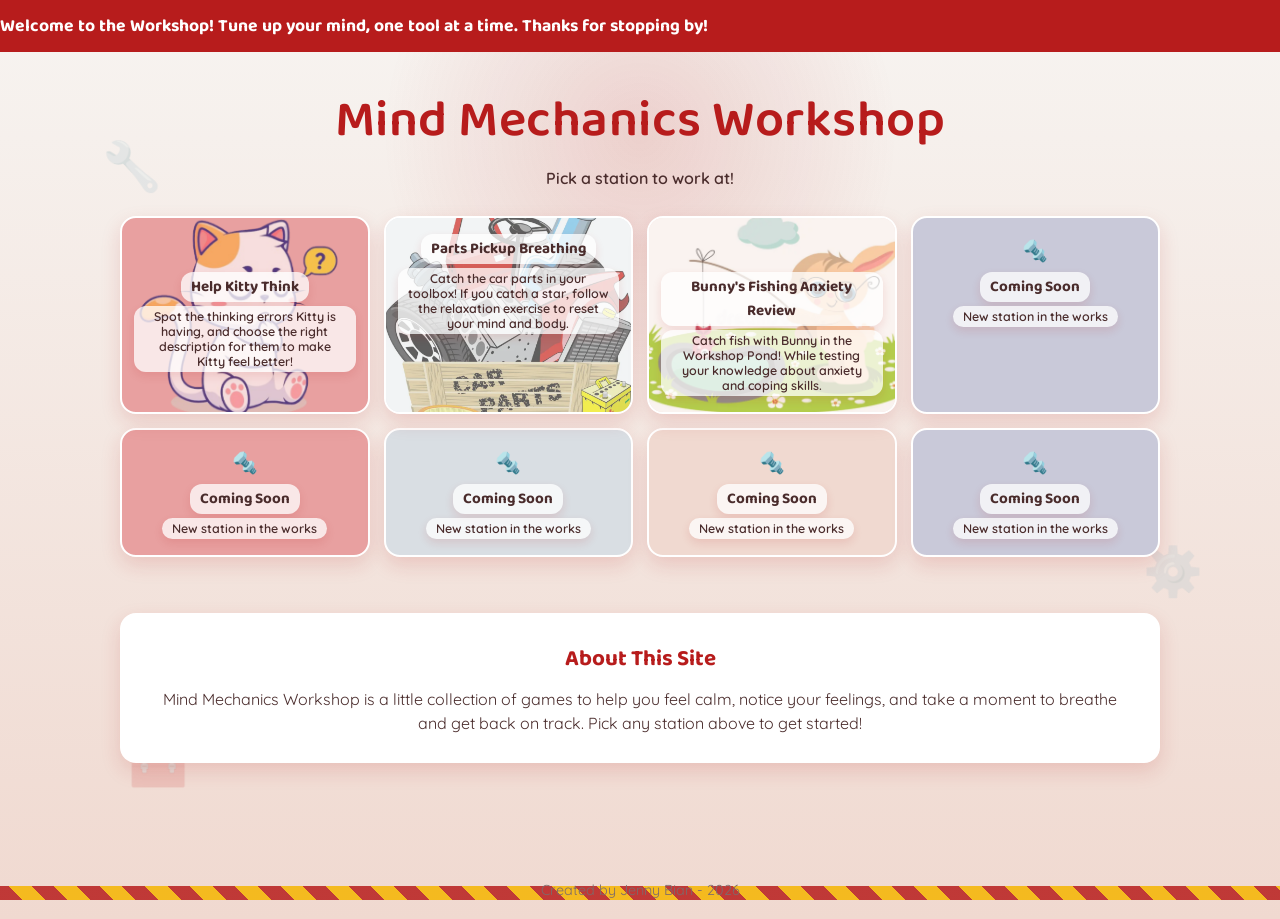
==== index.html @ 57c1cf35 "fixed a LOT espcially basket game" ====
<!DOCTYPE html>
<html lang="en">
<head>
  <meta charset="UTF-8">
  <meta name="viewport" content="width=device-width, initial-scale=1.0">
  <title>Mind Mechanics Workshop - Games</title>

  <!-- Fonts: Baloo 2 for friendly rounded headings, Quicksand for easy-to-read body text -->
  <link rel="preconnect" href="https://fonts.googleapis.com">
  <link rel="preconnect" href="https://fonts.gstatic.com" crossorigin>
  <link href="https://fonts.googleapis.com/css2?family=Baloo+2:wght@500;700;800&family=Quicksand:wght@500;600;700&display=swap" rel="stylesheet">

  <link rel="stylesheet" href="style.css">
</head>
<body>

  <!-- Decorative hazard-stripe border: straight bars, top and bottom -->
  <div class="workshop-decor" aria-hidden="true">
    <div class="stripe-top"></div>
    <div class="stripe-bottom"></div>
  </div>

  <!-- Moving banner -->
  <div class="banner">
    <div class="banner-track">
    <span> Welcome to the Workshop! Tune up your mind, one tool at a time. Thanks for stopping by! </span>
    </div>
  </div>

  <main class="container">
    <header class="page-header home-header">
      <h1>Mind Mechanics Workshop</h1>
      <p class="subtitle">Pick a station to work at!</p>
    </header>

    <nav class="game-grid">
      <a href="games/thinking-errors/index.html" class="game-card game-card--mint catthink-card">
        <div class="game-icon" aria-hidden="true"></div>
        <h2>Help Kitty Think</h2>
        <p>Spot the thinking errors Kitty is having, and choose the right description for them to make Kitty feel better!</p>
      </a>

      <a href="games/relaxation/index.html" class="game-card game-card--sky parts-pickup-card">
        <div class="game-icon" aria-hidden="true">🔧</div>
        <h2>Parts Pickup Breathing</h2>
        <p>Catch the car parts in your toolbox! If you catch a star, follow the relaxation exercise to reset your mind and body.</p>
      </a>

      <a href="games/anxiety-review/index.html" class="game-card game-card--seafoam anxiety-card">
        <div class="game-icon" aria-hidden="true"></div>
        <h2>Bunny's Fishing Anxiety Review</h2>
        <p>Catch fish with Bunny in the Workshop Pond! While testing your knowledge about anxiety and coping skills.</p>
      </a>

      <a href="games/coming-soon-1.html" class="game-card game-card--periwinkle">
        <div class="game-icon" aria-hidden="true">🔩</div>
        <h2>Coming Soon</h2>
        <p>New station in the works</p>
      </a>

      <a href="games/coming-soon-2.html" class="game-card game-card--mint">
        <div class="game-icon" aria-hidden="true">🔩</div>
        <h2>Coming Soon</h2>
        <p>New station in the works</p>
      </a>

      <a href="games/coming-soon-3.html" class="game-card game-card--sky">
        <div class="game-icon" aria-hidden="true">🔩</div>
        <h2>Coming Soon</h2>
        <p>New station in the works</p>
      </a>

      <a href="games/coming-soon-4.html" class="game-card game-card--seafoam">
        <div class="game-icon" aria-hidden="true">🔩</div>
        <h2>Coming Soon</h2>
        <p>New station in the works</p>
      </a>

      <a href="games/coming-soon-5.html" class="game-card game-card--periwinkle">
        <div class="game-icon" aria-hidden="true">🔩</div>
        <h2>Coming Soon</h2>
        <p>New station in the works</p>
      </a>
    </nav>

    <section class="about-section">
      <h3>About This Site</h3>
      <p>Mind Mechanics Workshop is a little collection of games to help you feel calm, notice your feelings, and take a moment to breathe and get back on track. Pick any station above to get started!</p>
    </section>
  </main>

  <script src="script.js"></script>

<footer class="footer">
  Created by Jenny Bian - 2026
</footer>
<div class="workshop-icons">
  <span>🔧</span>
  <span>⚙️</span>
  <span>🔩</span>
  <span>🧰</span>
</div>
</body>
</html>
---- style.css ----
/* ===== Mind Mechanics Workshop — Style Sheet =====
   Palette (tokens kept from the original design system, values repointed
   from garden greens/teals to a workshop red/steel scheme so every page
   that imports these tokens re-themes automatically):
   --sky        #D9DEE3  (light steel)
   --mint       #E8A0A0  (soft rust/red accent)
   --seafoam    #F0D9D0  (warm pale rust)
   --periwinkle #C9C9D9  (steel-violet gray)
   --teal-deep  #B71C1C  (headings / accents — workshop red)
   --teal-text  #4A2C2C  (body text — warm charcoal-red)
   --cream      #F7F4F1  (page background)
   --white      #FFFFFF
*/

:root {
  --sky: #D9DEE3;
  --mint: #E8A0A0;
  --seafoam: #F0D9D0;
  --periwinkle: #C9C9D9;
  --teal-deep: #B71C1C;
  --teal-text: #4A2C2C;
  --cream: #F7F4F1;
  --white: #FFFFFF;

  --caution-yellow: #F5B400;
  --steel: #8D99A6;

  --radius-lg: 24px;
  --radius-md: 16px;
  --shadow-soft: 0 8px 20px rgba(183, 28, 28, 0.15);
}

* {
  box-sizing: border-box;
}

body {
  margin: 0;
  min-height: 100vh;
  background: linear-gradient(180deg, var(--cream) 0%, var(--seafoam) 100%);
  font-family: 'Quicksand', sans-serif;
  color: var(--teal-text);
}

h1, h2, h3 {
  font-family: 'Baloo 2', sans-serif;
  margin: 0;
}

/* ===== Moving banner ===== */
.banner {
  width: 100%;
  overflow: hidden;
  background: var(--teal-deep);
  padding: 12px 0;
}

.banner-track {
  display: block;
  animation: scroll-banner 30s linear infinite;
}

.banner-track span {
  display: inline-block;
  font-family: 'Baloo 2', sans-serif;
  font-weight: 700;
  font-size: 1.1rem;
  color: var(--white);
  white-space: nowrap;
}

@keyframes scroll-banner {
  from {
    transform: translateX(100vw);
  }
  to {
    transform: translateX(-100%);
  }
}

/* ===== Layout ===== */
.container {
  max-width: 1080px;
  margin: 0 auto;
  padding: 28px 20px 48px;
}

.page-header {
  text-align: center;
  margin-bottom: 28px;
}

/* Normal, modest heading style — used on game pages */
.page-header h1 {
  font-size: clamp(1.6rem, 3vw, 2.1rem);
  font-weight: 700;
  color: var(--teal-deep);
  letter-spacing: 0.3px;
}

/* Big glowing title style — homepage only */
.home-header h1 {
  font-size: clamp(2.4rem, 4.5vw, 3.2rem);
  font-weight: 600;
  letter-spacing: 0.5px;
}

.subtitle {
  margin-top: 6px;
  font-size: 1rem;
  font-weight: 600;
}

/* ===== Game grid ===== */
.game-grid {
  display: grid;
  grid-template-columns: repeat(4, 1fr);
  gap: 14px;
}

@media (max-width: 800px) {
  .game-grid {
    grid-template-columns: repeat(2, 1fr);
  }
}

@media (max-width: 420px) {
  .game-grid {
    grid-template-columns: 1fr;
  }
}

.game-card {
  display: flex;
  flex-direction: column;
  align-items: center;
  text-align: center;
  text-decoration: none;
  color: var(--teal-text);
  padding: 16px 12px;
  border-radius: var(--radius-md);
  box-shadow: var(--shadow-soft);
  border: 2px solid var(--white);
  transition: transform 0.2s ease, box-shadow 0.2s ease;
}

.game-card:hover,
.game-card:focus-visible {
  transform: translateY(-4px);
  box-shadow: 0 12px 26px rgba(183, 28, 28, 0.25);
}

.game-card:focus-visible {
  outline: 3px solid var(--teal-deep);
  outline-offset: 3px;
}

.game-card--mint       { background: var(--mint); }
.game-card--sky        { background: var(--sky); }
.game-card--seafoam    { background: var(--seafoam); }
.game-card--periwinkle { background: var(--periwinkle); }

/* ===== Parts Pickup Breathing card ===== */
/* No car-parts art yet, so this card uses a flat color + emoji icon
   fallback instead of a background image. Swap in a PNG later the same
   way the other cards use their background images. */
/* ===== Parts Pickup background ===== */
/* ===== Parts Pickup background ===== */
.parts-pickup-card {
  position: relative;
  overflow: hidden;
}

.parts-pickup-card::before {
  content: "";
  position: absolute;
  inset: 0;

  background-image: url("images/carparts.png");
  background-size: cover;
  background-position: center;
  background-repeat: no-repeat;

  opacity: 0.65;
  z-index: 0;
}

.parts-pickup-card > * {
  position: relative;
  z-index: 1;
}

/* Hide the wrench icon */
.parts-pickup-card .game-icon {
  display: none;
}

.game-icon {
  width: 32px;
  height: 32px;
  margin-bottom: 6px;
  background: transparent;
  font-size: 1.3rem;
  line-height: 1;
  display: flex;
  align-items: center;
  justify-content: center;
}
.game-card h2 {
  font-size: 0.95rem;
  margin-bottom: 4px;
}

.game-card p {
  margin: 0;
  font-size: 0.78rem;
  font-weight: 600;
}

/* ===== Thinking Errors background (unchanged) ===== */
.catthink-card {
  position: relative;
  overflow: hidden;
}

.catthink-card::before {
  content: "";
  position: absolute;
  inset: 0;

  background-image: url("images/catthink.png");
  background-size: cover;
  background-position: center;
  background-repeat: no-repeat;

  opacity: 0.65;
  z-index: 0;
}

.catthink-card > * {
  position: relative;
  z-index: 1;
}

/* ===== About section ===== */
.about-section {
  margin-top: 56px;
  padding: 28px;
  background: var(--white);
  border-radius: var(--radius-md);
  box-shadow: var(--shadow-soft);
  text-align: center;
}

.about-section h3 {
  color: var(--teal-deep);
  font-size: 1.4rem;
  margin-bottom: 10px;
}

.about-section p {
  margin: 0;
  font-size: 1rem;
  line-height: 1.5;
}

.sparkle {
    position: absolute;
    width: 8px;
    height: 8px;
    background: rgba(255, 255, 255, 0.6);
    border-radius: 50%;
    pointer-events: none;
    box-shadow:
        0 0 6px rgba(255,255,255,0.8),
        0 0 12px rgba(168,216,234,0.6);
    animation: sparkleFade 1.5s ease-out forwards;
}

@keyframes sparkleFade {
    from {
        transform: scale(1);
        opacity: 0.8;
    }
    to {
        transform: scale(0.2) translateY(10px);
        opacity: 0;
    }
}

/* ===== Workshop hazard-stripe border decoration =====
   Straight top/bottom stripe bars replace the old vine border — keeps
   the clean, non-skewed layout while reading as "workshop" rather than
   "garden". */
.workshop-decor {
  position: fixed;
  inset: 0;
  z-index: -1;
  pointer-events: none;
  overflow: hidden;
}

.workshop-decor .stripe-top,
.workshop-decor .stripe-bottom {
  position: absolute;
  left: 0;
  right: 0;
  height: 14px;
  background: repeating-linear-gradient(
    45deg,
    var(--teal-deep) 0 16px,
    var(--caution-yellow) 16px 32px
  );
  opacity: 0.85;
}

.workshop-decor .stripe-top { top: 0; }
.workshop-decor .stripe-bottom { bottom: 0; }

.footer {
  text-align: center;
  margin-top: 50px;
  padding: 20px;
  font-family: 'Quicksand', sans-serif;
  font-size: 0.9rem;
  color: #7d6b6b;
}

.game-card h2,
.game-card p {
  background: rgba(255, 255, 255, 0.75);
  border-radius: 12px;
  padding: 3px 10px;
  box-shadow: 0 4px 10px rgba(183, 28, 28, 0.12);
}

/* ===== Anxiety Review background (unchanged) ===== */
.anxiety-card {
  position: relative;
  overflow: hidden;
}

.anxiety-card::before {
  content: "";
  position: absolute;
  inset: 0;

  background-image: url("images/bunny.png");
  background-size: cover;
  background-position: center;
  background-repeat: no-repeat;

  opacity: 0.67;
  z-index: 0;
}

.anxiety-card > * {
  position: relative;
  z-index: 1;
}

/* ===== Glow behind title (home page only) =====
   Replaces the old cloud.png with a CSS glow — no image asset needed. */
.home-header {
  position: relative;
}

.home-header::before {
  content: "";
  position: absolute;
  width: 520px;
  height: 520px;
  background: radial-gradient(circle, rgba(183, 28, 28, 0.15) 0%, rgba(183, 28, 28, 0) 70%);
  top: 50%;
  left: 50%;
  transform: translate(-50%, -50%);
  z-index: -1;
}

.workshop-icons {
  position: fixed;
  inset: 0;
  pointer-events: none;
  z-index: -2;
}

.workshop-icons span {
  position: absolute;
  opacity: .15;
  font-size: 3rem;
}

.workshop-icons span:nth-child(1) {
  top: 15%;
  left: 8%;
}

.workshop-icons span:nth-child(2) {
  top: 60%;
  right: 6%;
}

.workshop-icons span:nth-child(3) {
  top: 35%;
  right: 10%;
}

.workshop-icons span:nth-child(4) {
  bottom: 12%;
  left: 10%;
}
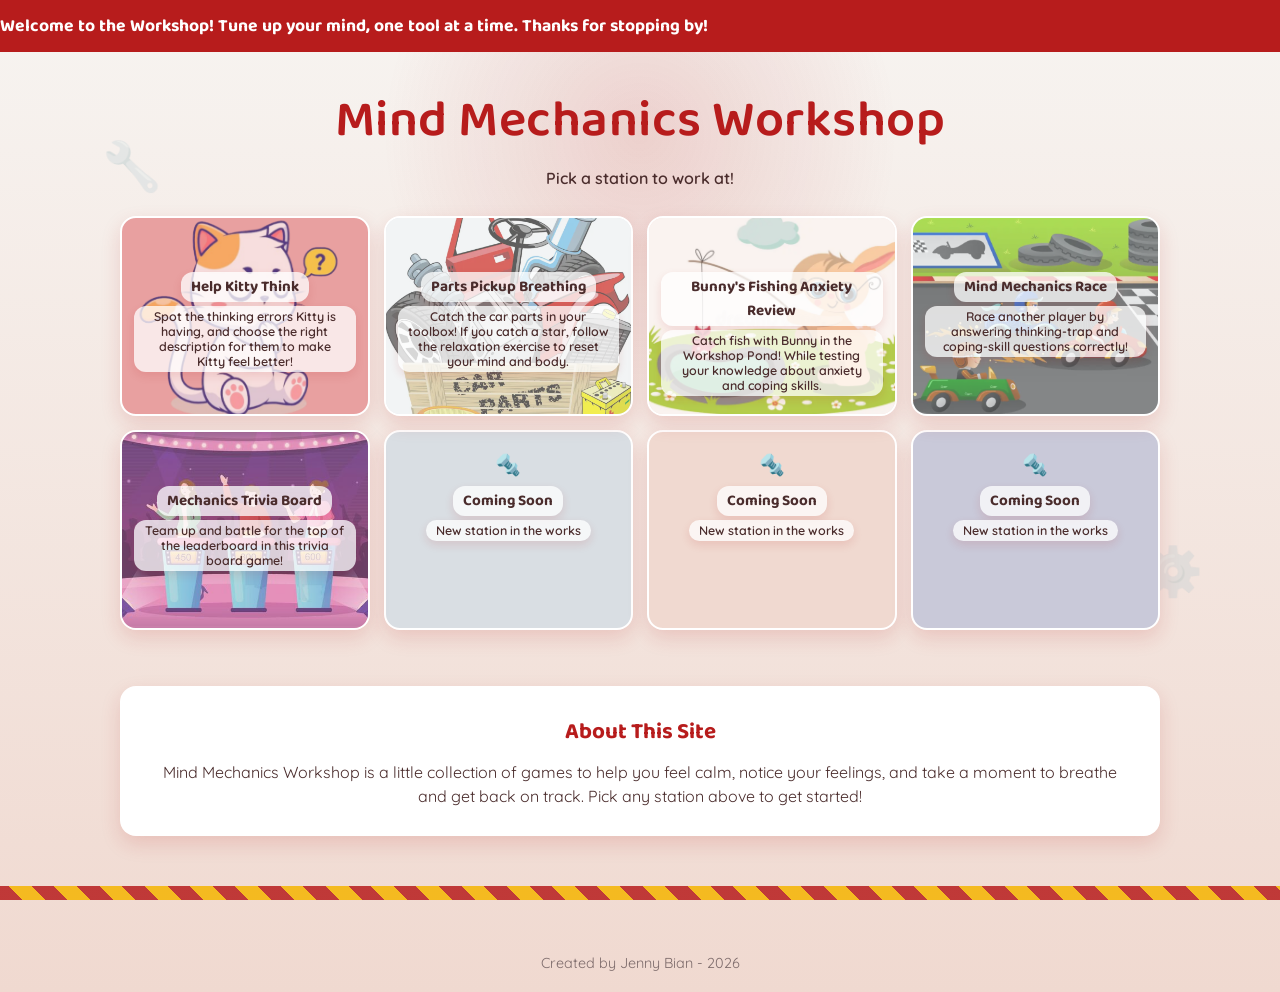
==== commit e1c03f45: "two multiplayer games !!" ====
--- a/index.html
+++ b/index.html
@@ -52,16 +52,16 @@
         <p>Catch fish with Bunny in the Workshop Pond! While testing your knowledge about anxiety and coping skills.</p>
       </a>
 
-      <a href="games/coming-soon-1.html" class="game-card game-card--periwinkle">
-        <div class="game-icon" aria-hidden="true">🔩</div>
-        <h2>Coming Soon</h2>
-        <p>New station in the works</p>
+      <a href="games/quiz-race/index.html" class="game-card game-card--sky race-card">
+        <div class="game-icon" aria-hidden="true">🏁</div>
+        <h2>Mind Mechanics Race</h2>
+        <p>Race another player by answering thinking-trap and coping-skill questions correctly!</p>
       </a>
 
-      <a href="games/coming-soon-2.html" class="game-card game-card--mint">
-        <div class="game-icon" aria-hidden="true">🔩</div>
-        <h2>Coming Soon</h2>
-        <p>New station in the works</p>
+      <a href="games/jeopardy/index.html" class="game-card game-card--mint jeopardy-card">
+        <div class="game-icon" aria-hidden="true"></div>
+        <h2>Mechanics Trivia Board</h2>
+        <p>Team up and battle for the top of the leaderboard in this trivia board game!</p>
       </a>
 
       <a href="games/coming-soon-3.html" class="game-card game-card--sky">
@@ -101,4 +101,4 @@
   <span>🧰</span>
 </div>
 </body>
-</html>
+</html>
--- a/style.css
+++ b/style.css
@@ -142,6 +142,7 @@
   box-shadow: var(--shadow-soft);
   border: 2px solid var(--white);
   transition: transform 0.2s ease, box-shadow 0.2s ease;
+  min-height: 200px;
 }
 
 .game-card:hover,
@@ -190,9 +191,11 @@
   z-index: 1;
 }
 
-/* Hide the wrench icon */
+/* Icon stays invisible but keeps its reserved space so the heading below
+   lines up with cards that use an empty (spacer) icon div, like Kitty
+   and Bunny. Using visibility instead of display keeps the layout box. */
 .parts-pickup-card .game-icon {
-  display: none;
+  visibility: hidden;
 }
 
 .game-icon {
@@ -354,6 +357,7 @@
   z-index: 0;
 }
 
+
 .anxiety-card > * {
   position: relative;
   z-index: 1;
@@ -409,3 +413,60 @@
   bottom: 12%;
   left: 10%;
 }
+
+/* ===== Quiz Race background ===== */
+.race-card {
+  position: relative;
+  overflow: hidden;
+}
+
+.race-card::before {
+  content: "";
+  position: absolute;
+  inset: 0;
+
+  background-image: url("images/race.png");
+  background-size: cover;
+  background-position: center;
+  background-repeat: no-repeat;
+
+  opacity: 0.65;
+  z-index: 0;
+}
+
+.race-card > * {
+  position: relative;
+  z-index: 1;
+}
+
+/* Icon stays invisible but keeps its reserved space so the heading below
+   lines up with cards that use an empty (spacer) icon div, like Kitty
+   and Bunny. Using visibility instead of display keeps the layout box. */
+.race-card .game-icon {
+  visibility: hidden;
+}
+
+/* ===== Jeopardy background ===== */
+.jeopardy-card {
+  position: relative;
+  overflow: hidden;
+}
+
+.jeopardy-card::before {
+  content: "";
+  position: absolute;
+  inset: 0;
+
+  background-image: url("images/jep.jpg");
+  background-size: cover;
+  background-position: center;
+  background-repeat: no-repeat;
+
+  opacity: 0.65;
+  z-index: 0;
+}
+
+.jeopardy-card > * {
+  position: relative;
+  z-index: 1;
+}
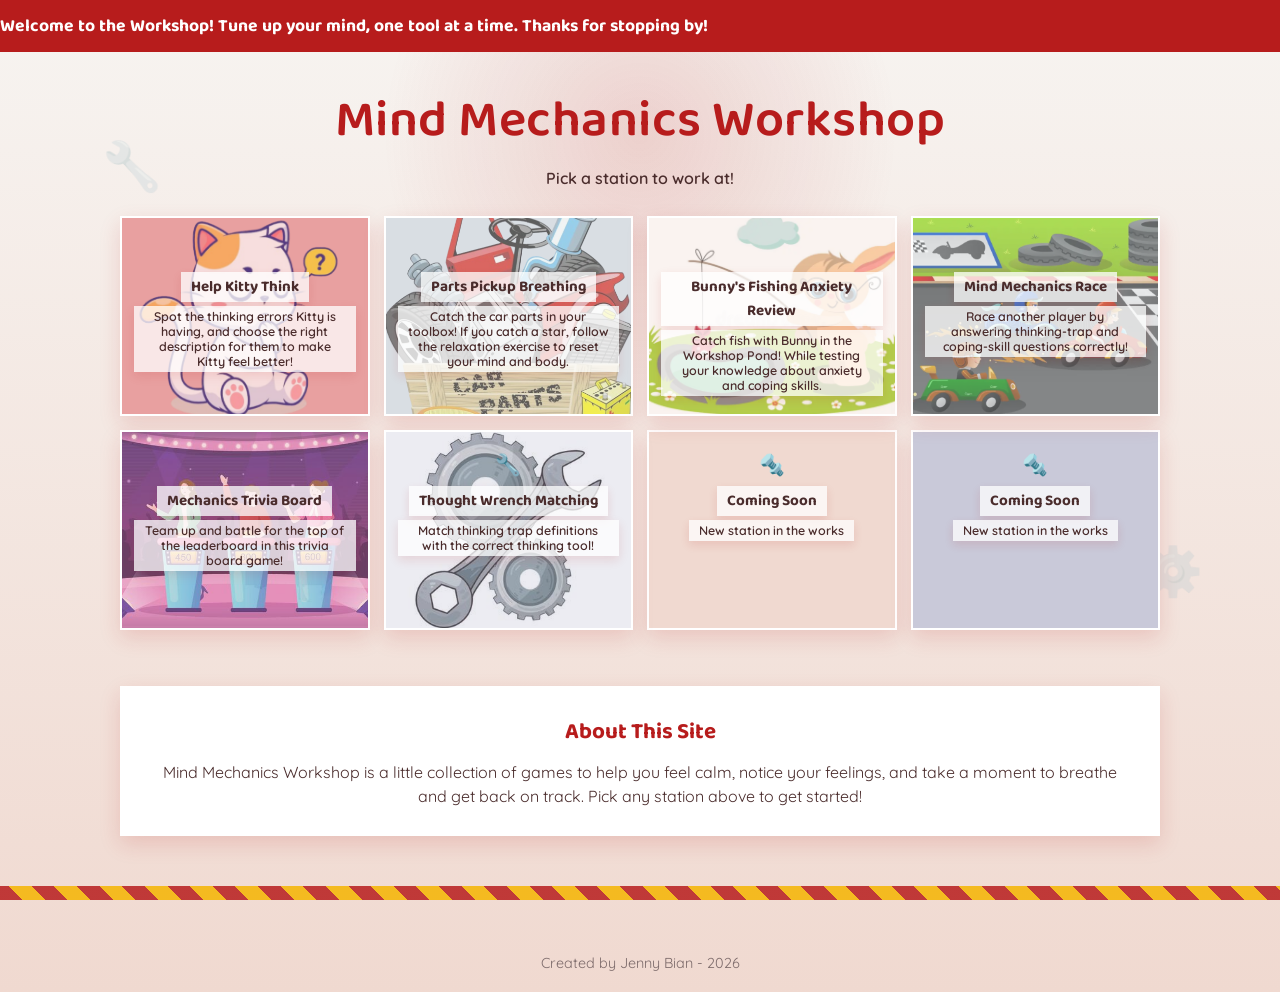
==== commit 62372830: "matching game" ====
--- a/index.html
+++ b/index.html
@@ -64,10 +64,10 @@
         <p>Team up and battle for the top of the leaderboard in this trivia board game!</p>
       </a>
 
-      <a href="games/coming-soon-3.html" class="game-card game-card--sky">
-        <div class="game-icon" aria-hidden="true">🔩</div>
-        <h2>Coming Soon</h2>
-        <p>New station in the works</p>
+      <a href="games/matching/index.html" class="game-card game-card--periwinkle wrench-card">
+        <div class="game-icon" aria-hidden="true">🔧</div>
+        <h2>Thought Wrench Matching</h2>
+        <p>Match thinking trap definitions with the correct thinking tool!</p>
       </a>
 
       <a href="games/coming-soon-4.html" class="game-card game-card--seafoam">
--- a/style.css
+++ b/style.css
@@ -138,7 +138,7 @@
   text-decoration: none;
   color: var(--teal-text);
   padding: 16px 12px;
-  border-radius: var(--radius-md);
+  border-radius: 0;
   box-shadow: var(--shadow-soft);
   border: 2px solid var(--white);
   transition: transform 0.2s ease, box-shadow 0.2s ease;
@@ -250,7 +250,7 @@
   margin-top: 56px;
   padding: 28px;
   background: var(--white);
-  border-radius: var(--radius-md);
+  border-radius: 0;
   box-shadow: var(--shadow-soft);
   text-align: center;
 }
@@ -272,7 +272,7 @@
     width: 8px;
     height: 8px;
     background: rgba(255, 255, 255, 0.6);
-    border-radius: 50%;
+    border-radius: 0;
     pointer-events: none;
     box-shadow:
         0 0 6px rgba(255,255,255,0.8),
@@ -332,7 +332,7 @@
 .game-card h2,
 .game-card p {
   background: rgba(255, 255, 255, 0.75);
-  border-radius: 12px;
+  border-radius: 0;
   padding: 3px 10px;
   box-shadow: 0 4px 10px rgba(183, 28, 28, 0.12);
 }
@@ -469,4 +469,29 @@
 .jeopardy-card > * {
   position: relative;
   z-index: 1;
+}
+
+/* ===== Thought Wrench Matching background ===== */
+.wrench-card {
+  position: relative;
+  overflow: hidden;
+}
+
+.wrench-card::before {
+  content: "";
+  position: absolute;
+  inset: 0;
+
+  background-image: url("images/wrench.jpg");
+  background-size: cover;
+  background-position: center;
+  background-repeat: no-repeat;
+
+  opacity: 0.65;
+  z-index: 0;
+}
+
+.wrench-card > * {
+  position: relative;
+  z-index: 1;
 }
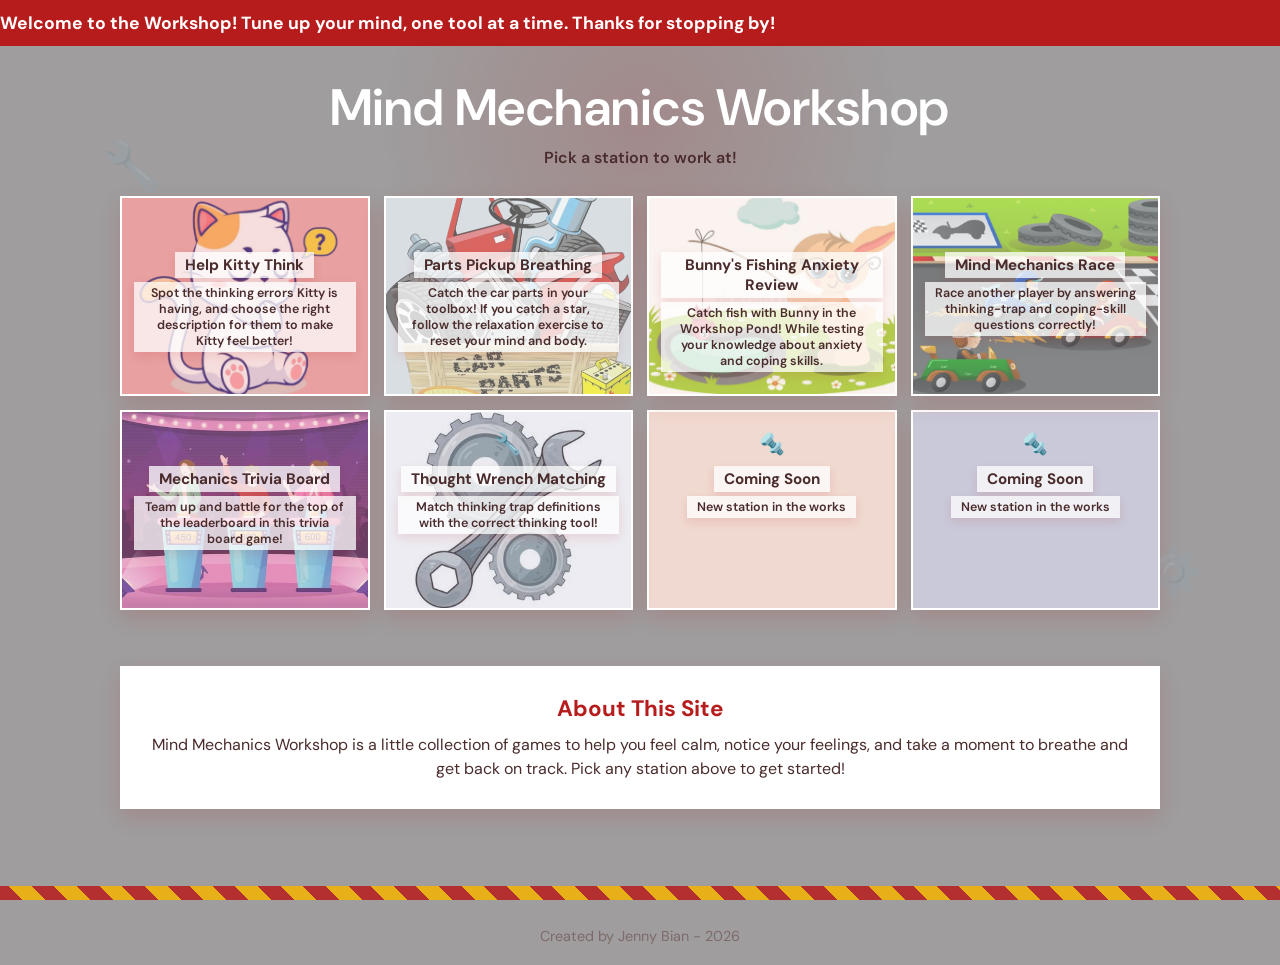
==== commit c680fc25: "gray colour" ====
--- a/index.html
+++ b/index.html
@@ -8,7 +8,7 @@
   <!-- Fonts: Baloo 2 for friendly rounded headings, Quicksand for easy-to-read body text -->
   <link rel="preconnect" href="https://fonts.googleapis.com">
   <link rel="preconnect" href="https://fonts.gstatic.com" crossorigin>
-  <link href="https://fonts.googleapis.com/css2?family=Baloo+2:wght@500;700;800&family=Quicksand:wght@500;600;700&display=swap" rel="stylesheet">
+  <link href="https://fonts.googleapis.com/css2?family=DM+Sans:wght@400;500;700&family=Space+Grotesk:wght@500;600;700&display=swap" rel="stylesheet">
 
   <link rel="stylesheet" href="style.css">
 </head>
--- a/style.css
+++ b/style.css
@@ -19,12 +19,11 @@
   --periwinkle: #C9C9D9;
   --teal-deep: #B71C1C;
   --teal-text: #4A2C2C;
-  --cream: #F7F4F1;
+  --cream: #9f9d9e;
   --white: #FFFFFF;
 
   --caution-yellow: #F5B400;
   --steel: #8D99A6;
-
   --radius-lg: 24px;
   --radius-md: 16px;
   --shadow-soft: 0 8px 20px rgba(183, 28, 28, 0.15);
@@ -37,13 +36,13 @@
 body {
   margin: 0;
   min-height: 100vh;
-  background: linear-gradient(180deg, var(--cream) 0%, var(--seafoam) 100%);
-  font-family: 'Quicksand', sans-serif;
+  background: var(--cream);
+  font-family: 'DM Sans', sans-serif;
   color: var(--teal-text);
 }
 
 h1, h2, h3 {
-  font-family: 'Baloo 2', sans-serif;
+  font-family: 'DM Sans', sans-serif;
   margin: 0;
 }
 
@@ -62,7 +61,7 @@
 
 .banner-track span {
   display: inline-block;
-  font-family: 'Baloo 2', sans-serif;
+  font-family: 'DM Sans', sans-serif;
   font-weight: 700;
   font-size: 1.1rem;
   color: var(--white);
@@ -94,7 +93,7 @@
 .page-header h1 {
   font-size: clamp(1.6rem, 3vw, 2.1rem);
   font-weight: 700;
-  color: var(--teal-deep);
+  color: white;
   letter-spacing: 0.3px;
 }
 
@@ -324,7 +323,7 @@
   text-align: center;
   margin-top: 50px;
   padding: 20px;
-  font-family: 'Quicksand', sans-serif;
+  font-family: 'DM Sans', sans-serif;
   font-size: 0.9rem;
   color: #7d6b6b;
 }
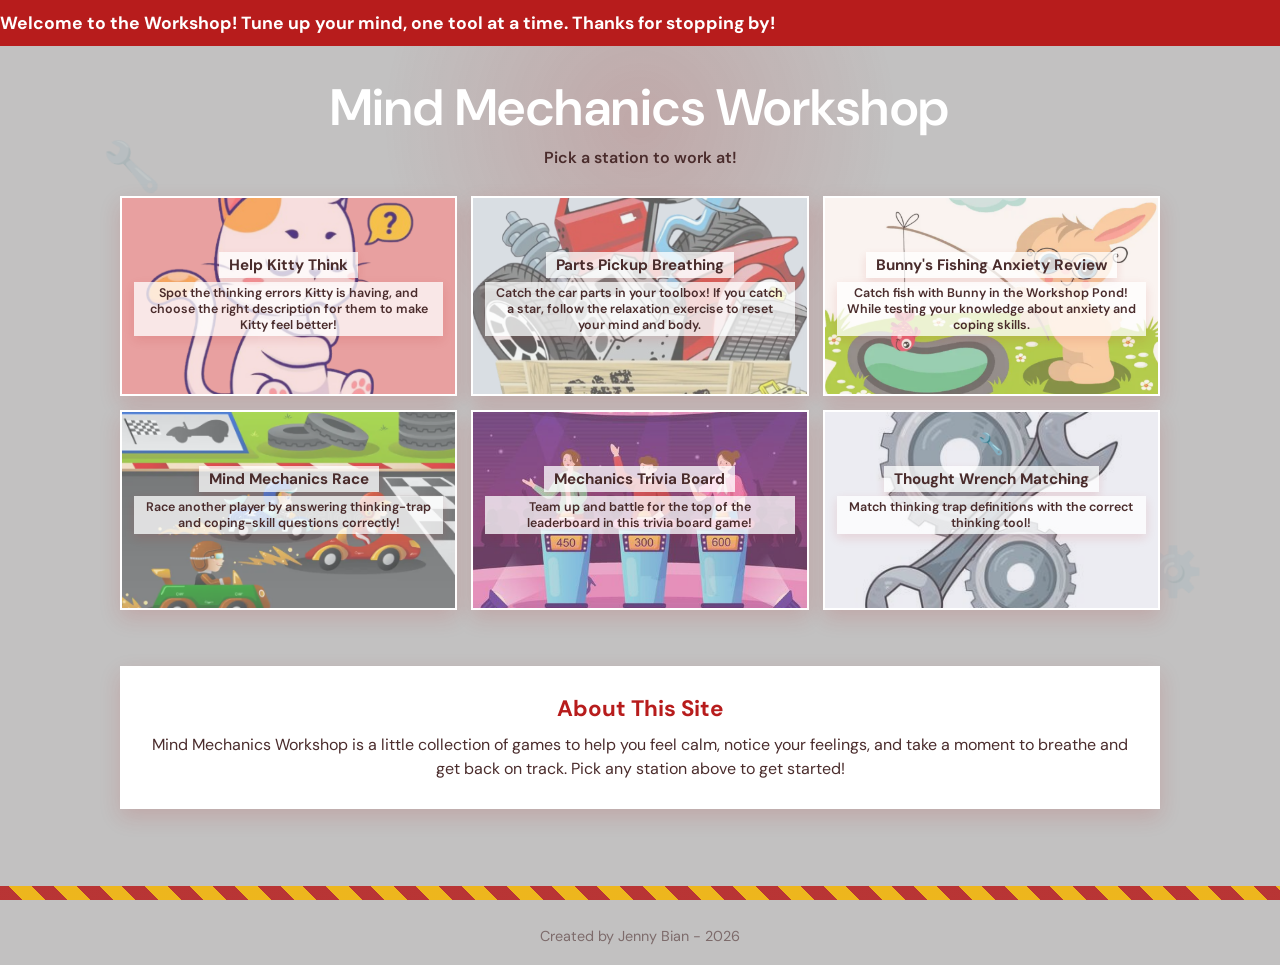
==== commit 8c8db51c: "remmoved coming soon games. gonna fix colours soon GL" ====
--- a/index.html
+++ b/index.html
@@ -8,7 +8,7 @@
   <!-- Fonts: Baloo 2 for friendly rounded headings, Quicksand for easy-to-read body text -->
   <link rel="preconnect" href="https://fonts.googleapis.com">
   <link rel="preconnect" href="https://fonts.gstatic.com" crossorigin>
-  <link href="https://fonts.googleapis.com/css2?family=DM+Sans:wght@400;500;700&family=Space+Grotesk:wght@500;600;700&display=swap" rel="stylesheet">
+  <link href="https://fonts.googleapis.com/css2?family=DM+Sans:wght@400;500;700&display=swap" rel="stylesheet">
 
   <link rel="stylesheet" href="style.css">
 </head>
@@ -69,18 +69,6 @@
         <h2>Thought Wrench Matching</h2>
         <p>Match thinking trap definitions with the correct thinking tool!</p>
       </a>
-
-      <a href="games/coming-soon-4.html" class="game-card game-card--seafoam">
-        <div class="game-icon" aria-hidden="true">🔩</div>
-        <h2>Coming Soon</h2>
-        <p>New station in the works</p>
-      </a>
-
-      <a href="games/coming-soon-5.html" class="game-card game-card--periwinkle">
-        <div class="game-icon" aria-hidden="true">🔩</div>
-        <h2>Coming Soon</h2>
-        <p>New station in the works</p>
-      </a>
     </nav>
 
     <section class="about-section">
--- a/style.css
+++ b/style.css
@@ -1,16 +1,3 @@
-/* ===== Mind Mechanics Workshop — Style Sheet =====
-   Palette (tokens kept from the original design system, values repointed
-   from garden greens/teals to a workshop red/steel scheme so every page
-   that imports these tokens re-themes automatically):
-   --sky        #D9DEE3  (light steel)
-   --mint       #E8A0A0  (soft rust/red accent)
-   --seafoam    #F0D9D0  (warm pale rust)
-   --periwinkle #C9C9D9  (steel-violet gray)
-   --teal-deep  #B71C1C  (headings / accents — workshop red)
-   --teal-text  #4A2C2C  (body text — warm charcoal-red)
-   --cream      #F7F4F1  (page background)
-   --white      #FFFFFF
-*/
 
 :root {
   --sky: #D9DEE3;
@@ -19,7 +6,7 @@
   --periwinkle: #C9C9D9;
   --teal-deep: #B71C1C;
   --teal-text: #4A2C2C;
-  --cream: #9f9d9e;
+  --cream: #c2c1c1;
   --white: #FFFFFF;
 
   --caution-yellow: #F5B400;
@@ -113,7 +100,7 @@
 /* ===== Game grid ===== */
 .game-grid {
   display: grid;
-  grid-template-columns: repeat(4, 1fr);
+  grid-template-columns: repeat(3, 1fr);
   gap: 14px;
 }
 
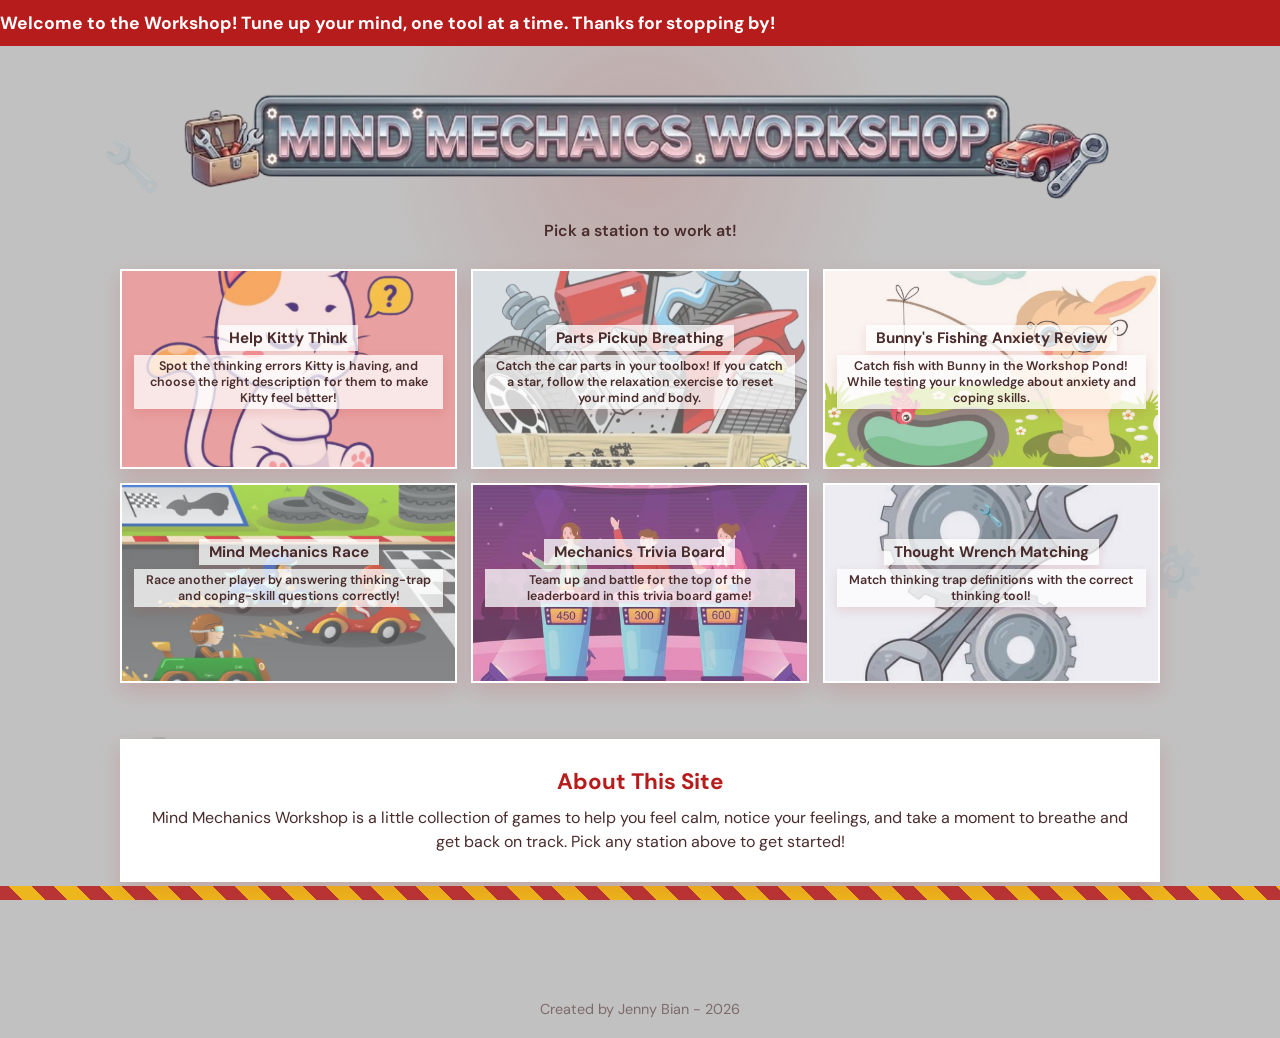
==== commit c388c360: "colours fixed, next font and titles for each game" ====
--- a/index.html
+++ b/index.html
@@ -29,42 +29,42 @@
 
   <main class="container">
     <header class="page-header home-header">
-      <h1>Mind Mechanics Workshop</h1>
+      <img src="images/title.png" alt="Mind Mechanics Workshop" class="title-banner">
       <p class="subtitle">Pick a station to work at!</p>
     </header>
 
     <nav class="game-grid">
-      <a href="games/thinking-errors/index.html" class="game-card game-card--mint catthink-card">
+      <a href="games/thinking-errors/index.html" class="game-card game-card--rust catthink-card">
         <div class="game-icon" aria-hidden="true"></div>
         <h2>Help Kitty Think</h2>
         <p>Spot the thinking errors Kitty is having, and choose the right description for them to make Kitty feel better!</p>
       </a>
 
-      <a href="games/relaxation/index.html" class="game-card game-card--sky parts-pickup-card">
+      <a href="games/relaxation/index.html" class="game-card game-card--steel-light parts-pickup-card">
         <div class="game-icon" aria-hidden="true">🔧</div>
         <h2>Parts Pickup Breathing</h2>
         <p>Catch the car parts in your toolbox! If you catch a star, follow the relaxation exercise to reset your mind and body.</p>
       </a>
 
-      <a href="games/anxiety-review/index.html" class="game-card game-card--seafoam anxiety-card">
+      <a href="games/anxiety-review/index.html" class="game-card game-card--pale-rust anxiety-card">
         <div class="game-icon" aria-hidden="true"></div>
         <h2>Bunny's Fishing Anxiety Review</h2>
         <p>Catch fish with Bunny in the Workshop Pond! While testing your knowledge about anxiety and coping skills.</p>
       </a>
 
-      <a href="games/quiz-race/index.html" class="game-card game-card--sky race-card">
+      <a href="games/quiz-race/index.html" class="game-card game-card--steel-light race-card">
         <div class="game-icon" aria-hidden="true">🏁</div>
         <h2>Mind Mechanics Race</h2>
         <p>Race another player by answering thinking-trap and coping-skill questions correctly!</p>
       </a>
 
-      <a href="games/jeopardy/index.html" class="game-card game-card--mint jeopardy-card">
+      <a href="games/jeopardy/index.html" class="game-card game-card--rust jeopardy-card">
         <div class="game-icon" aria-hidden="true"></div>
         <h2>Mechanics Trivia Board</h2>
         <p>Team up and battle for the top of the leaderboard in this trivia board game!</p>
       </a>
 
-      <a href="games/matching/index.html" class="game-card game-card--periwinkle wrench-card">
+      <a href="games/matching/index.html" class="game-card game-card--steel-gray wrench-card">
         <div class="game-icon" aria-hidden="true">🔧</div>
         <h2>Thought Wrench Matching</h2>
         <p>Match thinking trap definitions with the correct thinking tool!</p>
--- a/style.css
+++ b/style.css
@@ -1,12 +1,23 @@
+/* ===== Mind Mechanics Workshop — Style Sheet =====
+   Palette (workshop red/steel scheme):
+   --steel-light #D9DEE3  (light steel)
+   --rust        #E8A0A0  (soft rust/red accent)
+   --pale-rust   #F0D9D0  (warm pale rust)
+   --steel-gray  #C9C9D9  (steel-violet gray)
+   --red-deep    #B71C1C  (headings / accents — workshop red)
+   --charcoal-red #4A2C2C (body text — warm charcoal-red)
+   --gray-bg     #c2c1c1  (page background)
+   --white       #FFFFFF
+*/
 
 :root {
-  --sky: #D9DEE3;
-  --mint: #E8A0A0;
-  --seafoam: #F0D9D0;
-  --periwinkle: #C9C9D9;
-  --teal-deep: #B71C1C;
-  --teal-text: #4A2C2C;
-  --cream: #c2c1c1;
+  --steel-light: #D9DEE3;
+  --rust: #E8A0A0;
+  --pale-rust: #F0D9D0;
+  --steel-gray: #C9C9D9;
+  --red-deep: #B71C1C;
+  --charcoal-red: #4A2C2C;
+  --gray-bg: #c2c1c1;
   --white: #FFFFFF;
 
   --caution-yellow: #F5B400;
@@ -23,9 +34,9 @@
 body {
   margin: 0;
   min-height: 100vh;
-  background: var(--cream);
+  background: var(--gray-bg);
   font-family: 'DM Sans', sans-serif;
-  color: var(--teal-text);
+  color: var(--charcoal-red);
 }
 
 h1, h2, h3 {
@@ -37,7 +48,7 @@
 .banner {
   width: 100%;
   overflow: hidden;
-  background: var(--teal-deep);
+  background: var(--red-deep);
   padding: 12px 0;
 }
 
@@ -84,11 +95,12 @@
   letter-spacing: 0.3px;
 }
 
-/* Big glowing title style — homepage only */
-.home-header h1 {
-  font-size: clamp(2.4rem, 4.5vw, 3.2rem);
-  font-weight: 600;
-  letter-spacing: 0.5px;
+.title-banner {
+  max-width: 100%;
+  width: 940px;
+  height: auto;
+  display: block;
+  margin: 0 auto;
 }
 
 .subtitle {
@@ -122,7 +134,7 @@
   align-items: center;
   text-align: center;
   text-decoration: none;
-  color: var(--teal-text);
+  color: var(--charcoal-red);
   padding: 16px 12px;
   border-radius: 0;
   box-shadow: var(--shadow-soft);
@@ -138,14 +150,14 @@
 }
 
 .game-card:focus-visible {
-  outline: 3px solid var(--teal-deep);
+  outline: 3px solid var(--red-deep);
   outline-offset: 3px;
 }
 
-.game-card--mint       { background: var(--mint); }
-.game-card--sky        { background: var(--sky); }
-.game-card--seafoam    { background: var(--seafoam); }
-.game-card--periwinkle { background: var(--periwinkle); }
+.game-card--rust       { background: var(--rust); }
+.game-card--steel-light { background: var(--steel-light); }
+.game-card--pale-rust  { background: var(--pale-rust); }
+.game-card--steel-gray { background: var(--steel-gray); }
 
 /* ===== Parts Pickup Breathing card ===== */
 /* No car-parts art yet, so this card uses a flat color + emoji icon
@@ -242,7 +254,7 @@
 }
 
 .about-section h3 {
-  color: var(--teal-deep);
+  color: var(--red-deep);
   font-size: 1.4rem;
   margin-bottom: 10px;
 }
@@ -297,7 +309,7 @@
   height: 14px;
   background: repeating-linear-gradient(
     45deg,
-    var(--teal-deep) 0 16px,
+    var(--red-deep) 0 16px,
     var(--caution-yellow) 16px 32px
   );
   opacity: 0.85;
